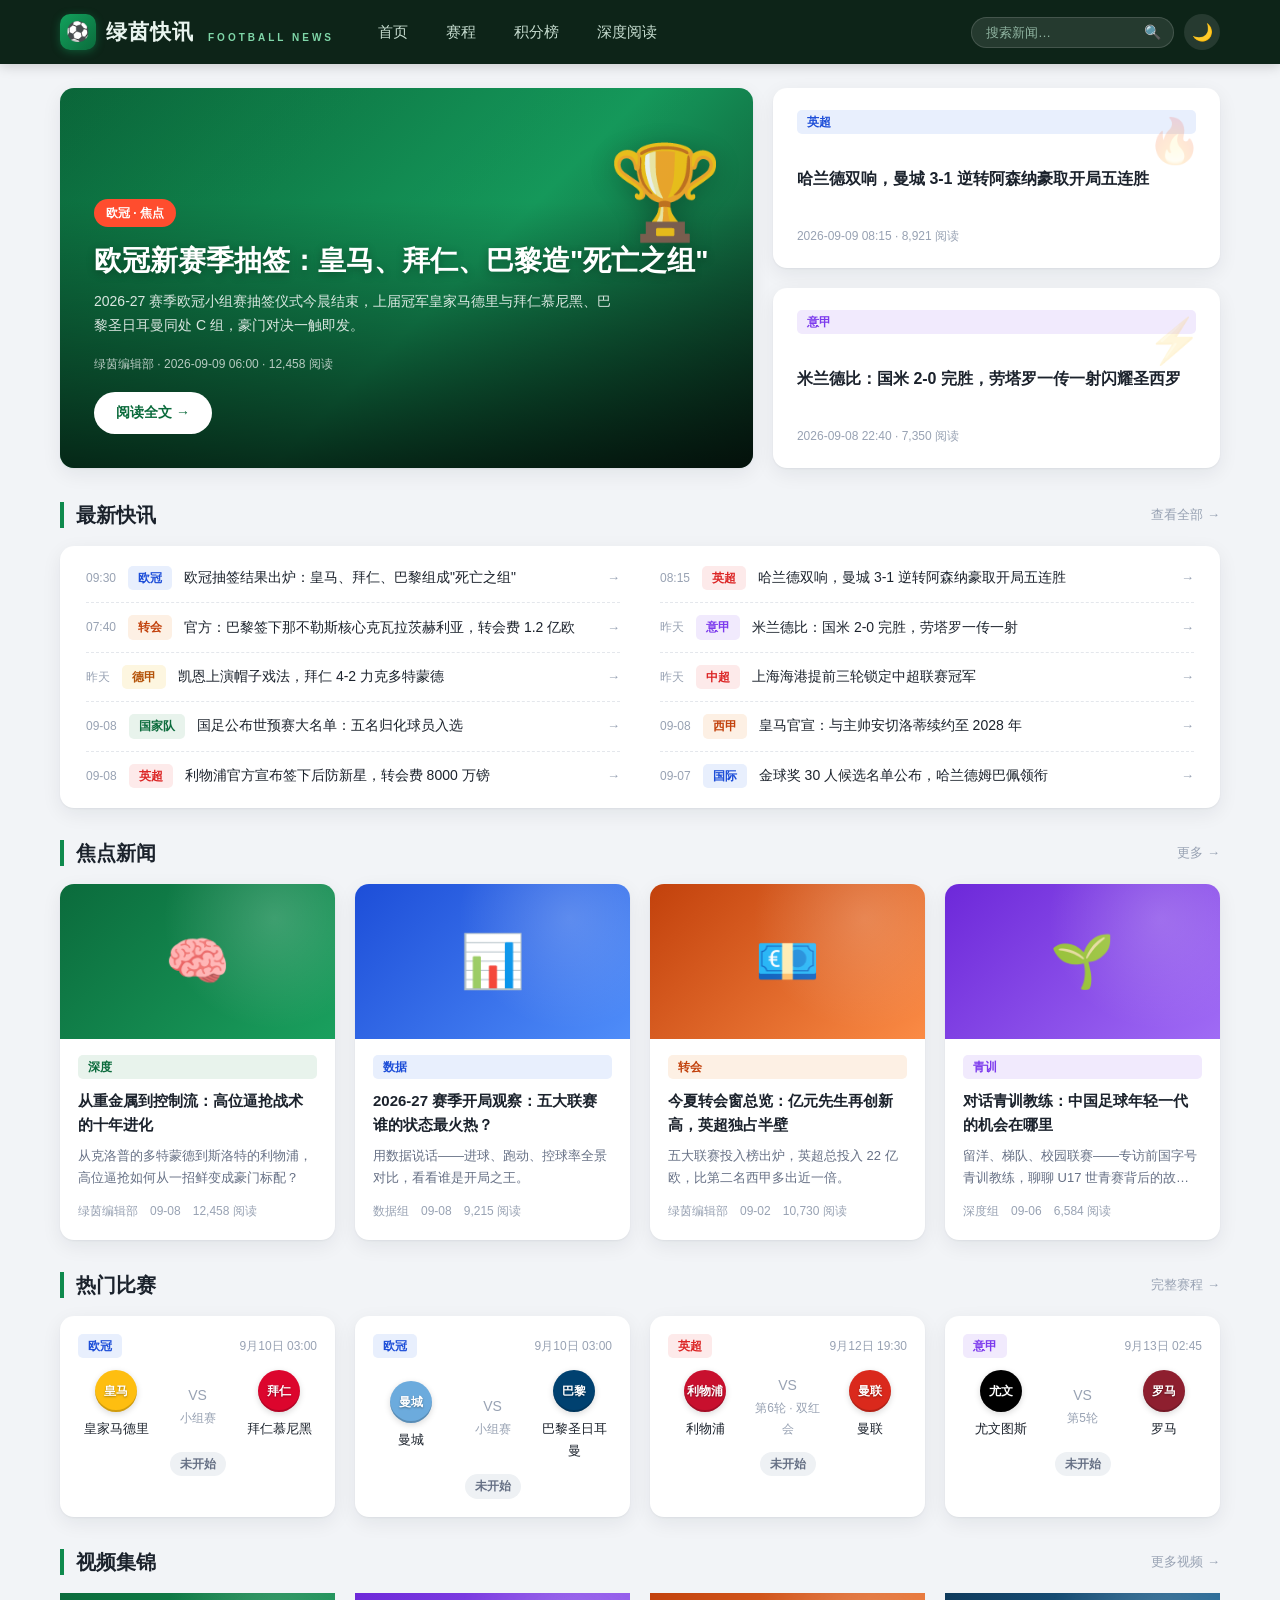
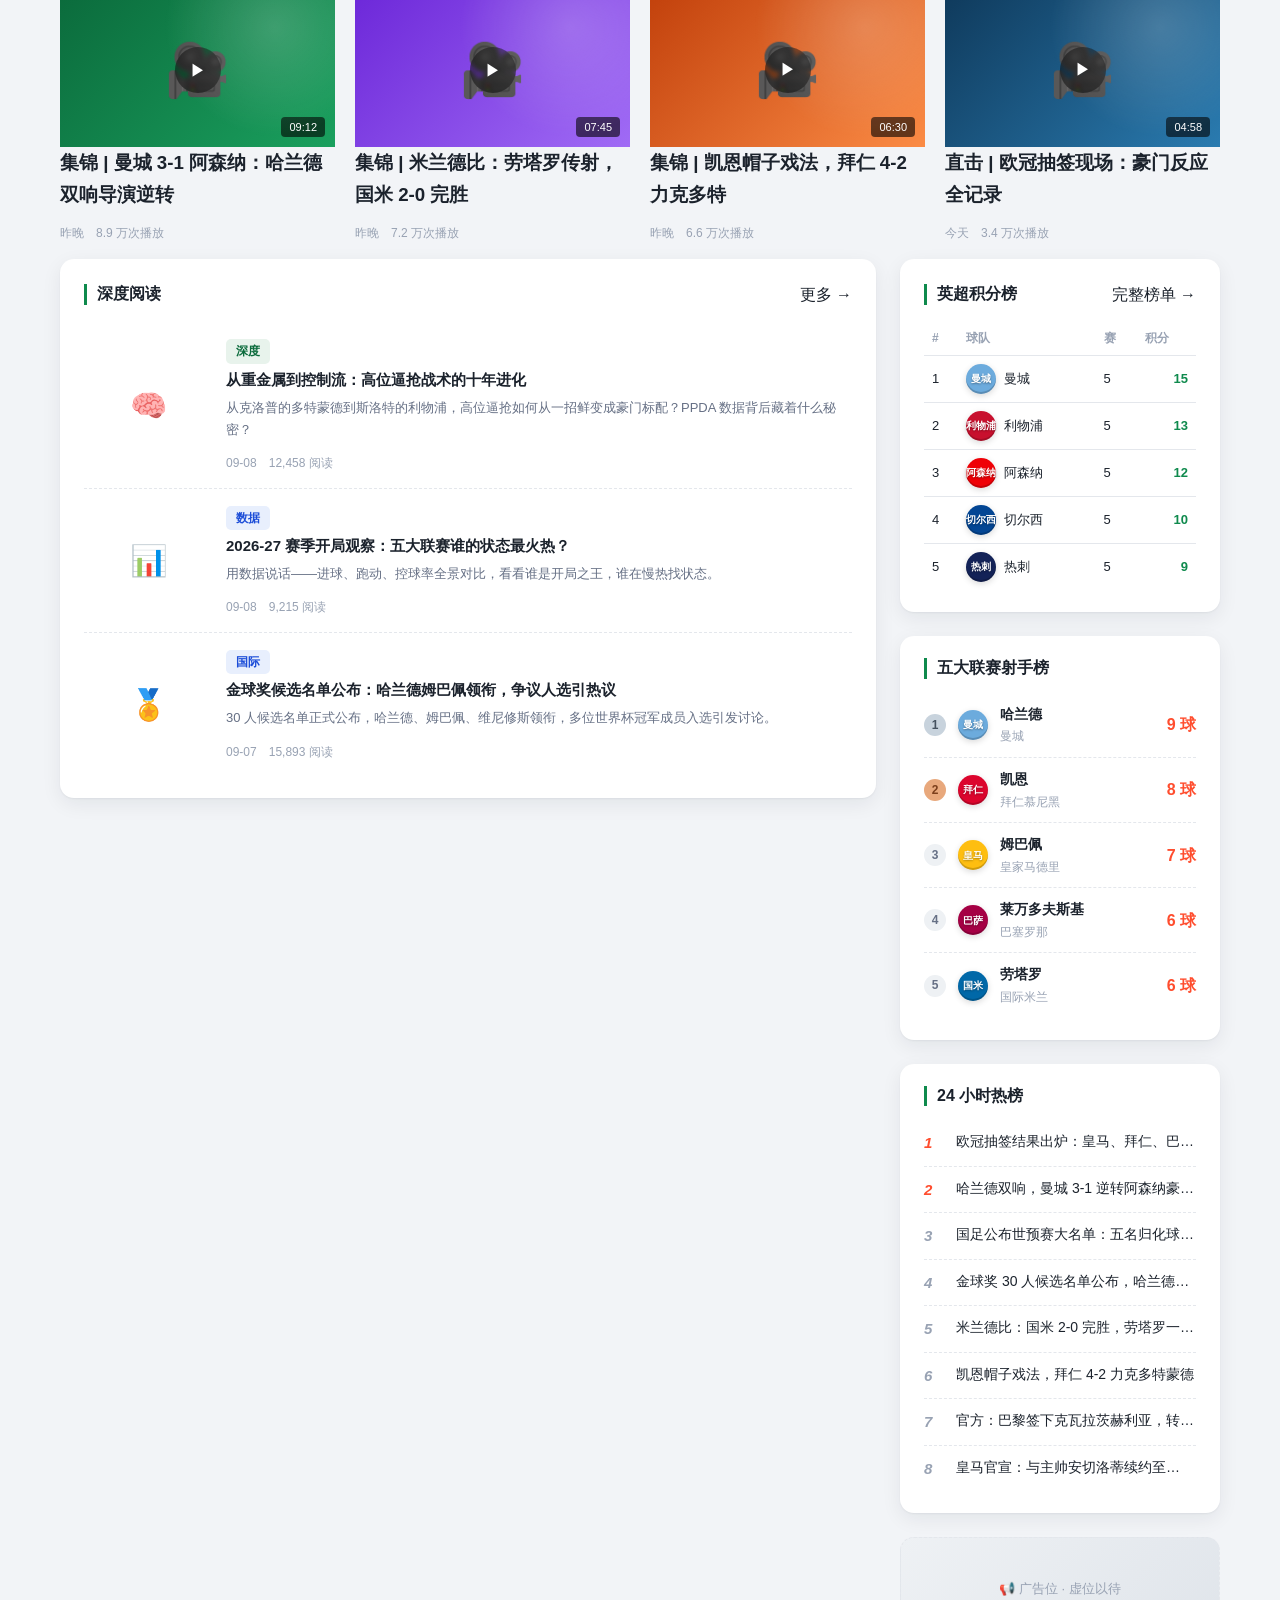
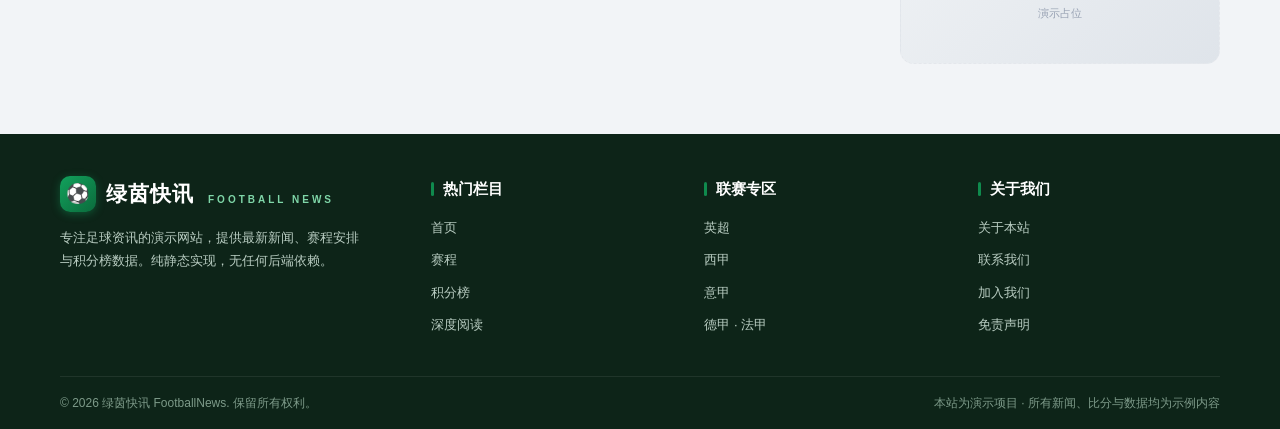
==== index.html @ 17b3060c "Add index.html" ====
<!DOCTYPE html>
<html lang="zh-CN">
<head>
  <meta charset="UTF-8">
  <meta name="viewport" content="width=device-width, initial-scale=1.0">
  <meta name="description" content="绿茵快讯 —— 静态足球资讯演示网站：新闻、赛程、积分榜一站掌握">
  <title>绿茵快讯 - 足球资讯门户</title>
  <link rel="icon" href="data:image/svg+xml,<svg xmlns='http://www.w3.org/2000/svg' viewBox='0 0 100 100'><text y='.9em' font-size='90'>⚽</text></svg>">
  <link rel="stylesheet" href="css/style.css">
</head>
<body data-page="home">

  <!-- ===== 顶部导航 ===== -->
  <header class="site-header">
    <div class="container header-inner">
      <a class="logo" href="index.html">
        <span class="logo-badge">⚽</span>绿茵快讯<small>FOOTBALL NEWS</small>
      </a>
      <nav class="main-nav">
        <a href="index.html">首页</a>
        <a href="matches.html">赛程</a>
        <a href="standings.html">积分榜</a>
        <a href="article.html">深度阅读</a>
      </nav>
      <div class="header-tools">
        <form class="search" id="search-form">
          <input type="text" placeholder="搜索新闻…" aria-label="搜索新闻">
          <button type="submit" aria-label="搜索">🔍</button>
        </form>
        <button class="theme-toggle" id="theme-toggle" aria-label="切换深色模式">
          <span class="icon-moon">🌙</span><span class="icon-sun">☀️</span>
        </button>
      </div>
    </div>
  </header>

  <main class="container">

    <!-- ===== 焦点轮播 + 侧栏速览 ===== -->
    <section class="hero-grid">
      <div class="hero-slider" id="hero-slider">
        <div class="slide slide-1 active">
          <span class="slide-emoji">🏆</span>
          <span class="slide-tag">欧冠 · 焦点</span>
          <h2>欧冠新赛季抽签：皇马、拜仁、巴黎造"死亡之组"</h2>
          <p>2026-27 赛季欧冠小组赛抽签仪式今晨结束，上届冠军皇家马德里与拜仁慕尼黑、巴黎圣日耳曼同处 C 组，豪门对决一触即发。</p>
          <div class="slide-meta">绿茵编辑部 · 2026-09-09 06:00 · 12,458 阅读</div>
          <a class="btn-more" href="article.html">阅读全文 →</a>
        </div>
        <div class="slide slide-2">
          <span class="slide-emoji">💰</span>
          <span class="slide-tag">转会窗 · 盘点</span>
          <h2>转会窗收官盘点：1.2 亿欧标王诞生，英超成最大买家</h2>
          <p>今夏转会窗口正式关闭，巴黎圣日耳曼以 1.2 亿欧元签下克瓦拉茨赫利亚成为标王，英超联赛总投入再创历史新高。</p>
          <div class="slide-meta">绿茵编辑部 · 2026-09-02 18:00 · 9,872 阅读</div>
          <a class="btn-more" href="article.html">阅读全文 →</a>
        </div>
        <div class="slide slide-3">
          <span class="slide-emoji">🇨🇳</span>
          <span class="slide-tag">国家队 · 世预赛</span>
          <h2>世预赛亚洲区：国足公布大名单，多名归化球员入选</h2>
          <p>中国男足公布 9 月世预赛 18 强赛大名单，五名归化球员悉数在列，球队将于本周启程备战与日本队的客场关键战。</p>
          <div class="slide-meta">绿茵编辑部 · 2026-09-08 10:30 · 15,236 阅读</div>
          <a class="btn-more" href="article.html">阅读全文 →</a>
        </div>
        <div class="slider-dots" id="slider-dots"></div>
      </div>

      <div class="hero-side">
        <a class="side-card" href="article.html">
          <span class="tag tag-blue">英超</span>
          <span class="side-emoji">🔥</span>
          <h3>哈兰德双响，曼城 3-1 逆转阿森纳豪取开局五连胜</h3>
          <div class="side-meta">2026-09-09 08:15 · 8,921 阅读</div>
        </a>
        <a class="side-card" href="article.html">
          <span class="tag tag-purple">意甲</span>
          <span class="side-emoji">⚡</span>
          <h3>米兰德比：国米 2-0 完胜，劳塔罗一传一射闪耀圣西罗</h3>
          <div class="side-meta">2026-09-08 22:40 · 7,350 阅读</div>
        </a>
      </div>
    </section>

    <!-- ===== 最新快讯 ===== -->
    <section class="section">
      <div class="section-title">
        <h2>最新快讯</h2>
        <a class="more" href="article.html">查看全部 →</a>
      </div>
      <div class="ticker">
        <a class="ticker-item" href="article.html">
          <span class="ticker-time">09:30</span>
          <span class="tag tag-blue">欧冠</span>
          <span class="ticker-title">欧冠抽签结果出炉：皇马、拜仁、巴黎组成"死亡之组"</span>
          <span class="ticker-arrow">→</span>
        </a>
        <a class="ticker-item" href="article.html">
          <span class="ticker-time">08:15</span>
          <span class="tag tag-red">英超</span>
          <span class="ticker-title">哈兰德双响，曼城 3-1 逆转阿森纳豪取开局五连胜</span>
          <span class="ticker-arrow">→</span>
        </a>
        <a class="ticker-item" href="article.html">
          <span class="ticker-time">07:40</span>
          <span class="tag tag-orange">转会</span>
          <span class="ticker-title">官方：巴黎签下那不勒斯核心克瓦拉茨赫利亚，转会费 1.2 亿欧</span>
          <span class="ticker-arrow">→</span>
        </a>
        <a class="ticker-item" href="article.html">
          <span class="ticker-time">昨天</span>
          <span class="tag tag-purple">意甲</span>
          <span class="ticker-title">米兰德比：国米 2-0 完胜，劳塔罗一传一射</span>
          <span class="ticker-arrow">→</span>
        </a>
        <a class="ticker-item" href="article.html">
          <span class="ticker-time">昨天</span>
          <span class="tag tag-yellow">德甲</span>
          <span class="ticker-title">凯恩上演帽子戏法，拜仁 4-2 力克多特蒙德</span>
          <span class="ticker-arrow">→</span>
        </a>
        <a class="ticker-item" href="article.html">
          <span class="ticker-time">昨天</span>
          <span class="tag tag-red">中超</span>
          <span class="ticker-title">上海海港提前三轮锁定中超联赛冠军</span>
          <span class="ticker-arrow">→</span>
        </a>
        <a class="ticker-item" href="article.html">
          <span class="ticker-time">09-08</span>
          <span class="tag tag-green">国家队</span>
          <span class="ticker-title">国足公布世预赛大名单：五名归化球员入选</span>
          <span class="ticker-arrow">→</span>
        </a>
        <a class="ticker-item" href="article.html">
          <span class="ticker-time">09-08</span>
          <span class="tag tag-orange">西甲</span>
          <span class="ticker-title">皇马官宣：与主帅安切洛蒂续约至 2028 年</span>
          <span class="ticker-arrow">→</span>
        </a>
        <a class="ticker-item" href="article.html">
          <span class="ticker-time">09-08</span>
          <span class="tag tag-red">英超</span>
          <span class="ticker-title">利物浦官方宣布签下后防新星，转会费 8000 万镑</span>
          <span class="ticker-arrow">→</span>
        </a>
        <a class="ticker-item" href="article.html">
          <span class="ticker-time">09-07</span>
          <span class="tag tag-blue">国际</span>
          <span class="ticker-title">金球奖 30 人候选名单公布，哈兰德姆巴佩领衔</span>
          <span class="ticker-arrow">→</span>
        </a>
      </div>
    </section>

    <!-- ===== 焦点新闻 ===== -->
    <section class="section">
      <div class="section-title">
        <h2>焦点新闻</h2>
        <a class="more" href="article.html">更多 →</a>
      </div>
      <div class="news-grid">
        <a class="news-card" href="article.html">
          <div class="thumb g-green">🧠</div>
          <div class="card-body">
            <span class="tag tag-green">深度</span>
            <h3>从重金属到控制流：高位逼抢战术的十年进化</h3>
            <p class="excerpt">从克洛普的多特蒙德到斯洛特的利物浦，高位逼抢如何从一招鲜变成豪门标配？</p>
            <div class="card-meta"><span>绿茵编辑部</span><span>09-08</span><span>12,458 阅读</span></div>
          </div>
        </a>
        <a class="news-card" href="article.html">
          <div class="thumb g-blue">📊</div>
          <div class="card-body">
            <span class="tag tag-blue">数据</span>
            <h3>2026-27 赛季开局观察：五大联赛谁的状态最火热？</h3>
            <p class="excerpt">用数据说话——进球、跑动、控球率全景对比，看看谁是开局之王。</p>
            <div class="card-meta"><span>数据组</span><span>09-08</span><span>9,215 阅读</span></div>
          </div>
        </a>
        <a class="news-card" href="article.html">
          <div class="thumb g-orange">💶</div>
          <div class="card-body">
            <span class="tag tag-orange">转会</span>
            <h3>今夏转会窗总览：亿元先生再创新高，英超独占半壁</h3>
            <p class="excerpt">五大联赛投入榜出炉，英超总投入 22 亿欧，比第二名西甲多出近一倍。</p>
            <div class="card-meta"><span>绿茵编辑部</span><span>09-02</span><span>10,730 阅读</span></div>
          </div>
        </a>
        <a class="news-card" href="article.html">
          <div class="thumb g-purple">🌱</div>
          <div class="card-body">
            <span class="tag tag-purple">青训</span>
            <h3>对话青训教练：中国足球年轻一代的机会在哪里</h3>
            <p class="excerpt">留洋、梯队、校园联赛——专访前国字号青训教练，聊聊 U17 世青赛背后的故事。</p>
            <div class="card-meta"><span>深度组</span><span>09-06</span><span>6,584 阅读</span></div>
          </div>
        </a>
      </div>
    </section>

    <!-- ===== 热门比赛 ===== -->
    <section class="section">
      <div class="section-title">
        <h2>热门比赛</h2>
        <a class="more" href="matches.html">完整赛程 →</a>
      </div>
      <div class="match-strip">
        <div class="match-card">
          <div class="match-top"><span class="tag tag-blue">欧冠</span><span>9月10日 03:00</span></div>
          <div class="match-teams">
            <div class="match-team">
              <span class="badge" style="background:#febe10" title="皇家马德里">皇马</span>
              皇家马德里
            </div>
            <div class="match-center"><span class="vs">VS</span><div class="time">小组赛</div></div>
            <div class="match-team">
              <span class="badge" style="background:#dc052d" title="拜仁慕尼黑">拜仁</span>
              拜仁慕尼黑
            </div>
          </div>
          <div class="match-status"><span class="status-chip">未开始</span></div>
        </div>
        <div class="match-card">
          <div class="match-top"><span class="tag tag-blue">欧冠</span><span>9月10日 03:00</span></div>
          <div class="match-teams">
            <div class="match-team">
              <span class="badge" style="background:#6cabdd" title="曼城">曼城</span>
              曼城
            </div>
            <div class="match-center"><span class="vs">VS</span><div class="time">小组赛</div></div>
            <div class="match-team">
              <span class="badge" style="background:#004170" title="巴黎圣日耳曼">巴黎</span>
              巴黎圣日耳曼
            </div>
          </div>
          <div class="match-status"><span class="status-chip">未开始</span></div>
        </div>
        <div class="match-card">
          <div class="match-top"><span class="tag tag-red">英超</span><span>9月12日 19:30</span></div>
          <div class="match-teams">
            <div class="match-team">
              <span class="badge" style="background:#c8102e" title="利物浦">利物浦</span>
              利物浦
            </div>
            <div class="match-center"><span class="vs">VS</span><div class="time">第6轮 · 双红会</div></div>
            <div class="match-team">
              <span class="badge" style="background:#da291c" title="曼联">曼联</span>
              曼联
            </div>
          </div>
          <div class="match-status"><span class="status-chip">未开始</span></div>
        </div>
        <div class="match-card">
          <div class="match-top"><span class="tag tag-purple">意甲</span><span>9月13日 02:45</span></div>
          <div class="match-teams">
            <div class="match-team">
              <span class="badge" style="background:#000000" title="尤文图斯">尤文</span>
              尤文图斯
            </div>
            <div class="match-center"><span class="vs">VS</span><div class="time">第5轮</div></div>
            <div class="match-team">
              <span class="badge" style="background:#8e1f2f" title="罗马">罗马</span>
              罗马
            </div>
          </div>
          <div class="match-status"><span class="status-chip">未开始</span></div>
        </div>
      </div>
    </section>

    <!-- ===== 视频集锦 ===== -->
    <section class="section">
      <div class="section-title">
        <h2>视频集锦</h2>
        <a class="more" href="article.html">更多视频 →</a>
      </div>
      <div class="video-grid">
        <div class="video-card" data-video>
          <div class="thumb g-green video-thumb">🎥<span class="play">▶</span><span class="duration">09:12</span></div>
          <div class="card-body">
            <h3>集锦 | 曼城 3-1 阿森纳：哈兰德双响导演逆转</h3>
            <div class="card-meta"><span>昨晚</span><span>8.9 万次播放</span></div>
          </div>
        </div>
        <div class="video-card" data-video>
          <div class="thumb g-purple video-thumb">🎥<span class="play">▶</span><span class="duration">07:45</span></div>
          <div class="card-body">
            <h3>集锦 | 米兰德比：劳塔罗传射，国米 2-0 完胜</h3>
            <div class="card-meta"><span>昨晚</span><span>7.2 万次播放</span></div>
          </div>
        </div>
        <div class="video-card" data-video>
          <div class="thumb g-orange video-thumb">🎥<span class="play">▶</span><span class="duration">06:30</span></div>
          <div class="card-body">
            <h3>集锦 | 凯恩帽子戏法，拜仁 4-2 力克多特</h3>
            <div class="card-meta"><span>昨晚</span><span>6.6 万次播放</span></div>
          </div>
        </div>
        <div class="video-card" data-video>
          <div class="thumb g-navy video-thumb">🎥<span class="play">▶</span><span class="duration">04:58</span></div>
          <div class="card-body">
            <h3>直击 | 欧冠抽签现场：豪门反应全记录</h3>
            <div class="card-meta"><span>今天</span><span>3.4 万次播放</span></div>
          </div>
        </div>
      </div>
    </section>

    <!-- ===== 深度阅读 + 侧栏 ===== -->
    <div class="two-col">
      <div class="main-col">
        <div class="list-card">
          <div class="list-head"><h3>深度阅读</h3><a class="more" href="article.html">更多 →</a></div>
          <a class="deep-item" href="article.html">
            <div class="deep-thumb g-green">🧠</div>
            <div>
              <span class="tag tag-green">深度</span>
              <h4>从重金属到控制流：高位逼抢战术的十年进化</h4>
              <p>从克洛普的多特蒙德到斯洛特的利物浦，高位逼抢如何从一招鲜变成豪门标配？PPDA 数据背后藏着什么秘密？</p>
              <div class="card-meta"><span>09-08</span><span>12,458 阅读</span></div>
            </div>
          </a>
          <a class="deep-item" href="article.html">
            <div class="deep-thumb g-blue">📊</div>
            <div>
              <span class="tag tag-blue">数据</span>
              <h4>2026-27 赛季开局观察：五大联赛谁的状态最火热？</h4>
              <p>用数据说话——进球、跑动、控球率全景对比，看看谁是开局之王，谁在慢热找状态。</p>
              <div class="card-meta"><span>09-08</span><span>9,215 阅读</span></div>
            </div>
          </a>
          <a class="deep-item" href="article.html">
            <div class="deep-thumb g-navy">🏅</div>
            <div>
              <span class="tag tag-blue">国际</span>
              <h4>金球奖候选名单公布：哈兰德姆巴佩领衔，争议人选引热议</h4>
              <p>30 人候选名单正式公布，哈兰德、姆巴佩、维尼修斯领衔，多位世界杯冠军成员入选引发讨论。</p>
              <div class="card-meta"><span>09-07</span><span>15,893 阅读</span></div>
            </div>
          </a>
        </div>
      </div>

      <div class="side-col">
        <!-- 积分榜快照 -->
        <div class="list-card">
          <div class="list-head"><h3>英超积分榜</h3><a class="more" href="standings.html">完整榜单 →</a></div>
          <table class="mini-table">
            <thead>
              <tr><th>#</th><th>球队</th><th>赛</th><th>积分</th></tr>
            </thead>
            <tbody>
              <tr><td>1</td><td class="team-cell"><span class="badge sm" style="background:#6cabdd">曼城</span>曼城</td><td>5</td><td class="pts">15</td></tr>
              <tr><td>2</td><td class="team-cell"><span class="badge sm" style="background:#c8102e">利物浦</span>利物浦</td><td>5</td><td class="pts">13</td></tr>
              <tr><td>3</td><td class="team-cell"><span class="badge sm" style="background:#ef0107">阿森纳</span>阿森纳</td><td>5</td><td class="pts">12</td></tr>
              <tr><td>4</td><td class="team-cell"><span class="badge sm" style="background:#034694">切尔西</span>切尔西</td><td>5</td><td class="pts">10</td></tr>
              <tr><td>5</td><td class="team-cell"><span class="badge sm" style="background:#132257">热刺</span>热刺</td><td>5</td><td class="pts">9</td></tr>
            </tbody>
          </table>
        </div>

        <!-- 射手榜 -->
        <div class="list-card">
          <div class="list-head"><h3>五大联赛射手榜</h3></div>
          <div class="scorer-item">
            <span class="scorer-rank">1</span>
            <span class="badge sm" style="background:#6cabdd">曼城</span>
            <div class="scorer-info"><div class="scorer-name">哈兰德</div><div class="scorer-team">曼城</div></div>
            <span class="scorer-goals">9 球</span>
          </div>
          <div class="scorer-item">
            <span class="scorer-rank">2</span>
            <span class="badge sm" style="background:#dc052d">拜仁</span>
            <div class="scorer-info"><div class="scorer-name">凯恩</div><div class="scorer-team">拜仁慕尼黑</div></div>
            <span class="scorer-goals">8 球</span>
          </div>
          <div class="scorer-item">
            <span class="scorer-rank">3</span>
            <span class="badge sm" style="background:#febe10">皇马</span>
            <div class="scorer-info"><div class="scorer-name">姆巴佩</div><div class="scorer-team">皇家马德里</div></div>
            <span class="scorer-goals">7 球</span>
          </div>
          <div class="scorer-item">
            <span class="scorer-rank">4</span>
            <span class="badge sm" style="background:#a50044">巴萨</span>
            <div class="scorer-info"><div class="scorer-name">莱万多夫斯基</div><div class="scorer-team">巴塞罗那</div></div>
            <span class="scorer-goals">6 球</span>
          </div>
          <div class="scorer-item">
            <span class="scorer-rank">5</span>
            <span class="badge sm" style="background:#0068a8">国米</span>
            <div class="scorer-info"><div class="scorer-name">劳塔罗</div><div class="scorer-team">国际米兰</div></div>
            <span class="scorer-goals">6 球</span>
          </div>
        </div>

        <!-- 热门排行 -->
        <div class="list-card">
          <div class="list-head"><h3>24 小时热榜</h3></div>
          <div class="rank-item"><span class="rank-num">1</span><a href="article.html">欧冠抽签结果出炉：皇马、拜仁、巴黎组成"死亡之组"</a></div>
          <div class="rank-item"><span class="rank-num">2</span><a href="article.html">哈兰德双响，曼城 3-1 逆转阿森纳豪取五连胜</a></div>
          <div class="rank-item"><span class="rank-num">3</span><a href="article.html">国足公布世预赛大名单：五名归化球员入选</a></div>
          <div class="rank-item"><span class="rank-num">4</span><a href="article.html">金球奖 30 人候选名单公布，哈兰德姆巴佩领衔</a></div>
          <div class="rank-item"><span class="rank-num">5</span><a href="article.html">米兰德比：国米 2-0 完胜，劳塔罗一传一射</a></div>
          <div class="rank-item"><span class="rank-num">6</span><a href="article.html">凯恩帽子戏法，拜仁 4-2 力克多特蒙德</a></div>
          <div class="rank-item"><span class="rank-num">7</span><a href="article.html">官方：巴黎签下克瓦拉茨赫利亚，转会费 1.2 亿欧</a></div>
          <div class="rank-item"><span class="rank-num">8</span><a href="article.html">皇马官宣：与主帅安切洛蒂续约至 2028 年</a></div>
        </div>

        <div class="ad-placeholder">📢 广告位 · 虚位以待<br><small>演示占位</small></div>
      </div>
    </div>
  </main>

  <!-- ===== 页脚 ===== -->
  <footer class="site-footer">
    <div class="container">
      <div class="footer-top">
        <div class="footer-brand">
          <a class="logo" href="index.html"><span class="logo-badge">⚽</span>绿茵快讯<small>FOOTBALL NEWS</small></a>
          <p>专注足球资讯的演示网站，提供最新新闻、赛程安排与积分榜数据。纯静态实现，无任何后端依赖。</p>
        </div>
        <div>
          <h4>热门栏目</h4>
          <ul>
            <li><a href="index.html">首页</a></li>
            <li><a href="matches.html">赛程</a></li>
            <li><a href="standings.html">积分榜</a></li>
            <li><a href="article.html">深度阅读</a></li>
          </ul>
        </div>
        <div>
          <h4>联赛专区</h4>
          <ul>
            <li><a href="standings.html">英超</a></li>
            <li><a href="standings.html">西甲</a></li>
            <li><a href="standings.html">意甲</a></li>
            <li><a href="standings.html">德甲 · 法甲</a></li>
          </ul>
        </div>
        <div>
          <h4>关于我们</h4>
          <ul>
            <li><a href="#">关于本站</a></li>
            <li><a href="#">联系我们</a></li>
            <li><a href="#">加入我们</a></li>
            <li><a href="#">免责声明</a></li>
          </ul>
        </div>
      </div>
      <div class="footer-bottom">
        <span>© 2026 绿茵快讯 FootballNews. 保留所有权利。</span>
        <span>本站为演示项目 · 所有新闻、比分与数据均为示例内容</span>
      </div>
    </div>
  </footer>

  <button class="back-top" id="back-top" aria-label="返回顶部">↑</button>
  <div class="toast" id="toast"></div>

  <script src="js/main.js"></script>
</body>
</html>
---- css/style.css ----
/* ============================================================
   绿茵快讯 · 足球资讯门户
   全局样式表（纯 CSS，无外部依赖）
   ============================================================ */

/* ---------- 1. 主题变量 ---------- */
:root {
  --bg: #f2f4f7;
  --card: #ffffff;
  --text: #1b222c;
  --text-2: #667085;
  --text-3: #98a2b3;
  --primary: #0f8a4d;
  --primary-dark: #0b6b3c;
  --accent: #ff4d2e;
  --gold: #f5a623;
  --border: #e4e7ec;
  --header-bg: #0d2418;
  --header-text: #e9f4ee;
  --shadow: 0 1px 2px rgba(16, 24, 40, .05), 0 6px 20px rgba(16, 24, 40, .07);
  --radius: 14px;
}

/* 深色模式：由 js/main.js 切换 html[data-theme] 实现 */
html[data-theme="dark"] {
  --bg: #0e1319;
  --card: #161d26;
  --text: #e7edf3;
  --text-2: #9aa7b5;
  --text-3: #6b7a8a;
  --border: #242e3b;
  --header-bg: #09160f;
  --shadow: 0 1px 2px rgba(0, 0, 0, .3), 0 6px 20px rgba(0, 0, 0, .35);
}

/* ---------- 2. 基础重置 ---------- */
* { margin: 0; padding: 0; box-sizing: border-box; }

html { scroll-behavior: smooth; }

body {
  font-family: -apple-system, BlinkMacSystemFont, "PingFang SC", "Hiragino Sans GB",
    "Microsoft YaHei", "Segoe UI", sans-serif;
  background: var(--bg);
  color: var(--text);
  line-height: 1.7;
  -webkit-font-smoothing: antialiased;
  transition: background .3s, color .3s;
}

img { max-width: 100%; display: block; }
a { color: inherit; text-decoration: none; }
ul, ol { list-style: none; }
button { font-family: inherit; cursor: pointer; border: none; background: none; }
input { font-family: inherit; }

.container { max-width: 1200px; margin: 0 auto; padding: 0 20px; }

/* ---------- 3. 顶部导航 ---------- */
.site-header {
  position: sticky;
  top: 0;
  z-index: 100;
  background: var(--header-bg);
  color: var(--header-text);
  box-shadow: 0 2px 12px rgba(0, 0, 0, .18);
}

.header-inner {
  display: flex;
  align-items: center;
  gap: 28px;
  height: 64px;
}

.logo {
  display: flex;
  align-items: center;
  gap: 10px;
  font-size: 21px;
  font-weight: 800;
  letter-spacing: 1px;
  white-space: nowrap;
}

.logo-badge {
  display: flex;
  align-items: center;
  justify-content: center;
  width: 36px;
  height: 36px;
  border-radius: 10px;
  background: linear-gradient(135deg, #12a15c, #0b6b3c);
  font-size: 19px;
  box-shadow: 0 2px 8px rgba(18, 161, 92, .4);
}

.logo small {
  font-size: 10px;
  font-weight: 600;
  letter-spacing: 3px;
  color: #7fd6a8;
  margin-left: 4px;
  align-self: flex-end;
  padding-bottom: 4px;
}

.main-nav { display: flex; gap: 6px; flex: 1; }

.main-nav a {
  padding: 8px 16px;
  border-radius: 8px;
  font-size: 15px;
  color: #c6dccf;
  transition: background .2s, color .2s;
}

.main-nav a:hover { background: rgba(255, 255, 255, .08); color: #fff; }

.main-nav a.active {
  background: var(--primary);
  color: #fff;
  font-weight: 600;
}

.header-tools { display: flex; align-items: center; gap: 10px; }

.search {
  display: flex;
  align-items: center;
  background: rgba(255, 255, 255, .1);
  border: 1px solid rgba(255, 255, 255, .14);
  border-radius: 999px;
  overflow: hidden;
  transition: background .2s;
}

.search:focus-within { background: rgba(255, 255, 255, .18); }

.search input {
  width: 160px;
  padding: 7px 14px;
  background: transparent;
  border: none;
  outline: none;
  color: #fff;
  font-size: 13px;
}

.search input::placeholder { color: #8fb3a0; }

.search button {
  padding: 0 12px;
  font-size: 14px;
  color: #c6dccf;
}

.theme-toggle {
  display: flex;
  align-items: center;
  justify-content: center;
  width: 36px;
  height: 36px;
  border-radius: 50%;
  background: rgba(255, 255, 255, .1);
  font-size: 17px;
  transition: background .2s, transform .2s;
}

.theme-toggle:hover { background: rgba(255, 255, 255, .2); transform: rotate(20deg); }

/* 图标切换：亮色显示月亮，深色显示太阳 */
html[data-theme="dark"] .icon-moon { display: none; }
html:not([data-theme="dark"]) .icon-sun { display: none; }

/* ---------- 4. 面包屑 ---------- */
.breadcrumb {
  display: flex;
  align-items: center;
  gap: 8px;
  padding: 18px 0 0;
  font-size: 13px;
  color: var(--text-3);
}

.breadcrumb a:hover { color: var(--primary); }
.breadcrumb .sep { color: var(--text-3); }
.breadcrumb .cur { color: var(--text-2); }

/* ---------- 5. 首页焦点区（轮播） ---------- */
.hero-grid {
  display: grid;
  grid-template-columns: 1.55fr 1fr;
  gap: 20px;
  padding: 24px 0 8px;
}

.hero-slider {
  position: relative;
  border-radius: var(--radius);
  overflow: hidden;
  box-shadow: var(--shadow);
  min-height: 380px;
}

.slide {
  position: absolute;
  inset: 0;
  display: flex;
  flex-direction: column;
  justify-content: flex-end;
  padding: 34px;
  opacity: 0;
  visibility: hidden;
  transition: opacity .6s ease, visibility .6s;
  color: #fff;
}

.slide.active { opacity: 1; visibility: visible; }

.slide::after {
  content: "";
  position: absolute;
  inset: 0;
  background: linear-gradient(180deg, rgba(0, 0, 0, .05) 30%, rgba(0, 0, 0, .72));
  z-index: 1;
}

.slide > * { position: relative; z-index: 2; }

.slide .slide-emoji {
  position: absolute;
  top: 26px;
  right: 30px;
  font-size: 92px;
  opacity: .9;
  filter: drop-shadow(0 6px 14px rgba(0, 0, 0, .35));
}

.slide-tag {
  align-self: flex-start;
  background: var(--accent);
  color: #fff;
  font-size: 12px;
  font-weight: 700;
  padding: 4px 12px;
  border-radius: 999px;
  margin-bottom: 14px;
}

.slide h2 {
  font-size: 28px;
  line-height: 1.4;
  margin-bottom: 10px;
  text-shadow: 0 2px 8px rgba(0, 0, 0, .3);
}

.slide p {
  font-size: 14px;
  color: rgba(255, 255, 255, .85);
  max-width: 520px;
  margin-bottom: 16px;
  display: -webkit-box;
  -webkit-line-clamp: 2;
  -webkit-box-orient: vertical;
  overflow: hidden;
}

.slide-meta {
  font-size: 12px;
  color: rgba(255, 255, 255, .7);
  margin-bottom: 18px;
}

.slide .btn-more {
  align-self: flex-start;
  padding: 9px 22px;
  border-radius: 999px;
  background: #fff;
  color: var(--primary-dark);
  font-size: 14px;
  font-weight: 700;
  transition: transform .2s, box-shadow .2s;
}

.slide .btn-more:hover { transform: translateY(-2px); box-shadow: 0 6px 16px rgba(0, 0, 0, .3); }

/* 三张轮播图的渐变背景 */
.slide-1 { background: linear-gradient(135deg, #0b6b3c, #16a05f 55%, #0d3b26); }
.slide-2 { background: linear-gradient(135deg, #1d4ed8, #3b82f6 55%, #172a5c); }
.slide-3 { background: linear-gradient(135deg, #c2410c, #f97316 55%, #7c2d12); }

.slider-dots {
  position: absolute;
  left: 34px;
  bottom: 18px;
  display: flex;
  gap: 8px;
  z-index: 3;
}

.slider-dots button {
  width: 8px;
  height: 8px;
  border-radius: 999px;
  background: rgba(255, 255, 255, .45);
  transition: width .25s, background .25s;
}

.slider-dots button.active { width: 24px; background: #fff; }

/* 焦点区右侧速览 */
.hero-side { display: flex; flex-direction: column; gap: 20px; }

.hero-side .side-card {
  flex: 1;
  display: flex;
  flex-direction: column;
  justify-content: space-between;
  padding: 22px 24px;
  border-radius: var(--radius);
  background: var(--card);
  box-shadow: var(--shadow);
  position: relative;
  overflow: hidden;
  transition: transform .2s, box-shadow .2s;
}

.hero-side .side-card:hover { transform: translateY(-3px); box-shadow: 0 10px 26px rgba(16, 24, 40, .12); }

.side-card .side-emoji {
  position: absolute;
  right: 18px;
  top: 16px;
  font-size: 44px;
  opacity: .16;
}

.side-card h3 {
  font-size: 16px;
  line-height: 1.55;
  margin-top: 8px;
}

.side-card .side-meta { font-size: 12px; color: var(--text-3); margin-top: 10px; }

/* ---------- 6. 标签（分类药丸） ---------- */
.tag {
  display: inline-block;
  font-size: 12px;
  font-weight: 600;
  padding: 2px 10px;
  border-radius: 5px;
  background: #e8f3ec;
  color: var(--primary-dark);
  white-space: nowrap;
}

.tag-blue   { background: #e8effd; color: #1d4ed8; }
.tag-red    { background: #fdeaea; color: #dc2626; }
.tag-orange { background: #fdf0e4; color: #c2410c; }
.tag-purple { background: #f1eafd; color: #7c3aed; }
.tag-yellow { background: #fdf6e0; color: #b45309; }
.tag-gray   { background: #eef1f4; color: #475467; }

html[data-theme="dark"] .tag       { background: #14301f; color: #6fd3a1; }
html[data-theme="dark"] .tag-blue  { background: #16264a; color: #93b4f5; }
html[data-theme="dark"] .tag-red   { background: #431a1a; color: #f79b9b; }
html[data-theme="dark"] .tag-orange{ background: #46220e; color: #f5b183; }
html[data-theme="dark"] .tag-purple{ background: #2d1a4d; color: #c0a3f0; }
html[data-theme="dark"] .tag-yellow{ background: #44340f; color: #eccd7d; }
html[data-theme="dark"] .tag-gray  { background: #232b36; color: #a8b4c2; }

/* ---------- 7. 区块标题 ---------- */
.section { padding: 26px 0 6px; }

.section-title {
  display: flex;
  align-items: center;
  justify-content: space-between;
  margin-bottom: 18px;
}

.section-title h2 {
  font-size: 20px;
  padding-left: 12px;
  border-left: 4px solid var(--primary);
  line-height: 1.3;
}

.section-title .more {
  font-size: 13px;
  color: var(--text-3);
  transition: color .2s;
}

.section-title .more:hover { color: var(--primary); }

/* ---------- 8. 快讯时间线 ---------- */
.ticker {
  background: var(--card);
  border-radius: var(--radius);
  box-shadow: var(--shadow);
  padding: 8px 26px;
  display: grid;
  grid-template-columns: 1fr 1fr;
  column-gap: 40px;
}

.ticker-item {
  display: flex;
  align-items: center;
  gap: 12px;
  padding: 12px 0;
  border-bottom: 1px dashed var(--border);
}

.ticker-item:nth-last-child(-n+2) { border-bottom: none; }

.ticker-time {
  font-size: 12px;
  color: var(--text-3);
  white-space: nowrap;
  font-variant-numeric: tabular-nums;
}

.ticker-title {
  font-size: 14px;
  flex: 1;
  white-space: nowrap;
  overflow: hidden;
  text-overflow: ellipsis;
  transition: color .2s;
}

.ticker-item:hover .ticker-title { color: var(--primary); }

.ticker-arrow { color: var(--text-3); font-size: 13px; }

/* ---------- 9. 新闻卡片网格 ---------- */
.news-grid {
  display: grid;
  grid-template-columns: repeat(4, 1fr);
  gap: 20px;
}

.news-card {
  background: var(--card);
  border-radius: var(--radius);
  box-shadow: var(--shadow);
  overflow: hidden;
  display: flex;
  flex-direction: column;
  transition: transform .2s, box-shadow .2s;
}

.news-card:hover { transform: translateY(-4px); box-shadow: 0 12px 28px rgba(16, 24, 40, .13); }

.news-card .card-body { padding: 16px 18px 18px; display: flex; flex-direction: column; flex: 1; }

.news-card h3 {
  font-size: 15px;
  line-height: 1.6;
  margin: 10px 0 8px;
  display: -webkit-box;
  -webkit-line-clamp: 2;
  -webkit-box-orient: vertical;
  overflow: hidden;
  transition: color .2s;
}

.news-card:hover h3 { color: var(--primary); }

.news-card .excerpt {
  font-size: 13px;
  color: var(--text-2);
  display: -webkit-box;
  -webkit-line-clamp: 2;
  -webkit-box-orient: vertical;
  overflow: hidden;
  flex: 1;
}

.card-meta {
  display: flex;
  align-items: center;
  gap: 12px;
  font-size: 12px;
  color: var(--text-3);
  margin-top: 12px;
}

/* 缩略图占位（渐变 + emoji，无需外部图片） */
.thumb {
  aspect-ratio: 16 / 9;
  display: flex;
  align-items: center;
  justify-content: center;
  font-size: 52px;
  color: #fff;
  position: relative;
}

.thumb.g-green  { background: linear-gradient(135deg, #0b6b3c, #1aa05e); }
.thumb.g-blue   { background: linear-gradient(135deg, #1d4ed8, #4f8df9); }
.thumb.g-orange { background: linear-gradient(135deg, #c2410c, #fb8b45); }
.thumb.g-purple { background: linear-gradient(135deg, #6d28d9, #a06bf5); }
.thumb.g-navy   { background: linear-gradient(135deg, #0f3a5c, #2a7bb0); }

.thumb::after {
  content: "";
  position: absolute;
  inset: 0;
  background: radial-gradient(circle at 78% 22%, rgba(255, 255, 255, .18), transparent 45%);
}

/* ---------- 10. 热门比赛卡片 ---------- */
.match-strip {
  display: grid;
  grid-template-columns: repeat(4, 1fr);
  gap: 20px;
}

.match-strip .match-card { cursor: default; }

.match-card {
  background: var(--card);
  border-radius: var(--radius);
  box-shadow: var(--shadow);
  padding: 18px;
  display: flex;
  flex-direction: column;
  gap: 12px;
  transition: transform .2s, box-shadow .2s;
}

.match-card:hover { transform: translateY(-3px); box-shadow: 0 10px 24px rgba(16, 24, 40, .12); }

.match-top {
  display: flex;
  align-items: center;
  justify-content: space-between;
  font-size: 12px;
  color: var(--text-3);
}

.match-teams {
  display: flex;
  align-items: center;
  justify-content: space-between;
  gap: 8px;
}

.match-team {
  display: flex;
  flex-direction: column;
  align-items: center;
  gap: 6px;
  font-size: 13px;
  width: 76px;
  text-align: center;
}

.match-center { text-align: center; }

.match-center .score {
  font-size: 22px;
  font-weight: 800;
  font-variant-numeric: tabular-nums;
  letter-spacing: 2px;
}

.match-center .vs { font-size: 14px; color: var(--text-3); }
.match-center .time { font-size: 12px; color: var(--text-3); }

.match-status {
  display: flex;
  align-items: center;
  justify-content: center;
  gap: 6px;
  font-size: 12px;
}

.status-chip {
  padding: 2px 10px;
  border-radius: 999px;
  background: #eef1f4;
  color: var(--text-2);
  font-weight: 600;
}

.status-live {
  background: var(--accent);
  color: #fff;
  animation: pulse 1.4s ease infinite;
}

@keyframes pulse {
  0%, 100% { box-shadow: 0 0 0 0 rgba(255, 77, 46, .45); }
  50% { box-shadow: 0 0 0 6px rgba(255, 77, 46, 0); }
}

/* 球队圆形徽标（队色 + 简称） */
.badge {
  display: flex;
  align-items: center;
  justify-content: center;
  width: 42px;
  height: 42px;
  border-radius: 50%;
  font-size: 12px;
  font-weight: 700;
  color: #fff;
  text-shadow: 0 1px 2px rgba(0, 0, 0, .35);
  box-shadow: inset 0 -2px 0 rgba(0, 0, 0, .18), 0 2px 6px rgba(0, 0, 0, .15);
  flex-shrink: 0;
}

.badge.light-text { color: #1f2937; text-shadow: none; }

.badge.sm { width: 30px; height: 30px; font-size: 10px; }
.badge.lg { width: 54px; height: 54px; font-size: 14px; }

/* ---------- 11. 视频卡片 ---------- */
.video-grid {
  display: grid;
  grid-template-columns: repeat(4, 1fr);
  gap: 20px;
}

.video-card { cursor: pointer; }

.video-card .video-thumb { position: relative; }

.video-card .video-thumb .play {
  position: absolute;
  top: 50%;
  left: 50%;
  transform: translate(-50%, -50%);
  width: 46px;
  height: 46px;
  border-radius: 50%;
  background: rgba(0, 0, 0, .45);
  backdrop-filter: blur(2px);
  color: #fff;
  font-size: 16px;
  display: flex;
  align-items: center;
  justify-content: center;
  transition: background .2s, transform .2s;
}

.video-card:hover .play { background: var(--accent); transform: translate(-50%, -50%) scale(1.08); }

.video-card .duration {
  position: absolute;
  right: 10px;
  bottom: 10px;
  background: rgba(0, 0, 0, .6);
  color: #fff;
  font-size: 11px;
  padding: 1px 8px;
  border-radius: 4px;
  font-variant-numeric: tabular-nums;
}

/* ---------- 12. 两栏布局与侧栏 ---------- */
.two-col {
  display: grid;
  grid-template-columns: 1fr 320px;
  gap: 24px;
  padding: 10px 0 30px;
  align-items: start;
}

.main-col, .side-col { display: flex; flex-direction: column; gap: 24px; }

.list-card {
  background: var(--card);
  border-radius: var(--radius);
  box-shadow: var(--shadow);
  padding: 22px 24px;
}

.list-card .list-head {
  display: flex;
  align-items: center;
  justify-content: space-between;
  margin-bottom: 14px;
}

.list-card .list-head h3 {
  font-size: 16px;
  padding-left: 10px;
  border-left: 3px solid var(--primary);
  line-height: 1.3;
}

.deep-item {
  display: flex;
  gap: 14px;
  padding: 14px 0;
  border-bottom: 1px dashed var(--border);
}

.deep-item:last-child { border-bottom: none; }

.deep-item .deep-thumb {
  width: 128px;
  aspect-ratio: 16 / 9;
  border-radius: 10px;
  flex-shrink: 0;
  display: flex;
  align-items: center;
  justify-content: center;
  font-size: 30px;
  color: #fff;
}

.deep-item h4 {
  font-size: 15px;
  line-height: 1.55;
  margin: 4px 0 6px;
  transition: color .2s;
}

.deep-item:hover h4 { color: var(--primary); }

.deep-item p {
  font-size: 13px;
  color: var(--text-2);
  display: -webkit-box;
  -webkit-line-clamp: 2;
  -webkit-box-orient: vertical;
  overflow: hidden;
}

/* 积分榜快照 */
.mini-table { width: 100%; border-collapse: collapse; font-size: 13px; }

.mini-table th {
  text-align: left;
  font-weight: 600;
  color: var(--text-3);
  font-size: 12px;
  padding: 6px 8px;
  border-bottom: 1px solid var(--border);
}

.mini-table td { padding: 8px; border-bottom: 1px solid var(--border); }

.mini-table tr:last-child td { border-bottom: none; }

.mini-table .pts { font-weight: 800; color: var(--primary); text-align: right; }

.team-cell { display: flex; align-items: center; gap: 8px; }

/* 射手榜 */
.scorer-item {
  display: flex;
  align-items: center;
  gap: 12px;
  padding: 10px 0;
  border-bottom: 1px dashed var(--border);
}

.scorer-item:last-child { border-bottom: none; }

.scorer-rank {
  width: 22px;
  height: 22px;
  border-radius: 50%;
  background: #eef1f4;
  color: var(--text-2);
  font-size: 12px;
  font-weight: 700;
  display: flex;
  align-items: center;
  justify-content: center;
  flex-shrink: 0;
}

.scorer-item:nth-child(1) .scorer-rank { background: #f7c948; color: #7c5800; }
.scorer-item:nth-child(2) .scorer-rank { background: #c8d3dd; color: #45525f; }
.scorer-item:nth-child(3) .scorer-rank { background: #e8a87c; color: #7c3f1c; }

.scorer-info { flex: 1; }
.scorer-name { font-size: 14px; font-weight: 600; }
.scorer-team { font-size: 12px; color: var(--text-3); }
.scorer-goals { font-size: 16px; font-weight: 800; color: var(--accent); }

/* 热门排行 */
.rank-item {
  display: flex;
  gap: 12px;
  padding: 10px 0;
  border-bottom: 1px dashed var(--border);
  font-size: 14px;
}

.rank-item:last-child { border-bottom: none; }

.rank-num {
  font-size: 15px;
  font-weight: 800;
  font-style: italic;
  color: var(--text-3);
  min-width: 20px;
}

.rank-item:nth-child(-n+3) .rank-num { color: var(--accent); }

.rank-item a {
  flex: 1;
  display: -webkit-box;
  -webkit-line-clamp: 1;
  -webkit-box-orient: vertical;
  overflow: hidden;
  transition: color .2s;
}

.rank-item a:hover { color: var(--primary); }

/* 广告位占位 */
.ad-placeholder {
  border-radius: var(--radius);
  background: linear-gradient(135deg, #eef1f4, #dfe4ea);
  color: var(--text-3);
  display: flex;
  flex-direction: column;
  align-items: center;
  justify-content: center;
  gap: 4px;
  padding: 40px 16px;
  font-size: 13px;
  border: 1px dashed var(--border);
}

html[data-theme="dark"] .ad-placeholder { background: linear-gradient(135deg, #1a222e, #232c38); }

/* ---------- 13. 通用页面头部 ---------- */
.page-head { padding: 26px 0 6px; }

.page-head h1 { font-size: 26px; margin-bottom: 6px; }

.page-head .sub { font-size: 14px; color: var(--text-2); }

/* ---------- 14. Tab 切换 ---------- */
.tabs {
  display: flex;
  gap: 10px;
  flex-wrap: wrap;
  margin: 14px 0 20px;
}

.tabs button {
  padding: 7px 20px;
  border-radius: 999px;
  background: var(--card);
  border: 1px solid var(--border);
  color: var(--text-2);
  font-size: 14px;
  font-weight: 600;
  transition: all .2s;
}

.tabs button:hover { border-color: var(--primary); color: var(--primary); }

.tabs button.active {
  background: var(--primary);
  border-color: var(--primary);
  color: #fff;
}

.tab-panel { display: none; }
.tab-panel.active { display: block; animation: fadeIn .35s ease; }

@keyframes fadeIn {
  from { opacity: 0; transform: translateY(8px); }
  to { opacity: 1; transform: none; }
}

/* ---------- 15. 赛程页 ---------- */
.match-list { display: flex; flex-direction: column; gap: 14px; }

.match-row {
  display: grid;
  grid-template-columns: 110px 1fr auto 1fr 100px;
  align-items: center;
  gap: 12px;
  background: var(--card);
  border-radius: var(--radius);
  box-shadow: var(--shadow);
  padding: 16px 22px;
  transition: transform .2s;
}

.match-row:hover { transform: translateY(-2px); }

.match-row .m-league { font-size: 13px; color: var(--text-2); }
.match-row .m-time { font-size: 12px; color: var(--text-3); font-variant-numeric: tabular-nums; }

.m-home, .m-away {
  display: flex;
  align-items: center;
  gap: 12px;
  font-size: 15px;
  font-weight: 600;
}

.m-away { justify-content: flex-end; text-align: right; }

.m-score-box { text-align: center; }

.m-score {
  font-size: 24px;
  font-weight: 800;
  font-variant-numeric: tabular-nums;
}

.m-live-mark {
  color: var(--accent);
  font-size: 12px;
  font-weight: 700;
  animation: pulse 1.4s ease infinite;
  border-radius: 999px;
  padding: 1px 10px;
  background: rgba(255, 77, 46, .12);
  display: inline-block;
}

.m-status { text-align: center; }

.panel-note {
  font-size: 12px;
  color: var(--text-3);
  margin-top: 8px;
}

/* ---------- 16. 积分榜页 ---------- */
.legend {
  display: flex;
  gap: 16px;
  flex-wrap: wrap;
  font-size: 12px;
  color: var(--text-2);
  margin-bottom: 14px;
}

.legend span { display: flex; align-items: center; gap: 6px; }
.legend i { width: 10px; height: 10px; border-radius: 3px; display: inline-block; }
.legend .i-cl { background: #0f8a4d; }
.legend .i-el { background: #3b82f6; }
.legend .i-rel { background: #dc2626; }

.table-wrap {
  background: var(--card);
  border-radius: var(--radius);
  box-shadow: var(--shadow);
  overflow: hidden;
  overflow-x: auto;
}

.standings { width: 100%; border-collapse: collapse; font-size: 14px; min-width: 640px; }

.standings thead th {
  text-align: center;
  font-size: 12px;
  color: var(--text-3);
  font-weight: 600;
  padding: 12px 10px;
  border-bottom: 1px solid var(--border);
  background: rgba(0, 0, 0, .02);
}

.standings thead th:nth-child(2) { text-align: left; }
.standings tbody td { padding: 11px 10px; text-align: center; border-bottom: 1px solid var(--border); font-variant-numeric: tabular-nums; }
.standings tbody td:nth-child(2) { text-align: left; }
.standings tbody tr:last-child td { border-bottom: none; }

.standings tbody tr:hover { background: rgba(15, 138, 77, .05); }

.standings .row-cl { box-shadow: inset 3px 0 0 #0f8a4d; }
.standings .row-el { box-shadow: inset 3px 0 0 #3b82f6; }
.standings .row-rel { box-shadow: inset 3px 0 0 #dc2626; }

.standings .rank { font-weight: 800; color: var(--text-3); }
.standings tr:nth-child(1) .rank { color: #f5a623; }
.standings tr:nth-child(2) .rank { color: #8899a8; }
.standings tr:nth-child(3) .rank { color: #cd7f32; }

.standings .pts { font-weight: 800; color: var(--primary); }

/* ---------- 17. 文章详情页 ---------- */
.article-layout {
  display: grid;
  grid-template-columns: minmax(0, 1fr) 320px;
  gap: 24px;
  padding: 18px 0 30px;
  align-items: start;
}

.article-main {
  background: var(--card);
  border-radius: var(--radius);
  box-shadow: var(--shadow);
  padding: 34px 40px;
}

.article-category { display: flex; gap: 8px; margin-bottom: 16px; }

.article-main h1 {
  font-size: 28px;
  line-height: 1.45;
  margin-bottom: 16px;
}

.article-meta {
  display: flex;
  align-items: center;
  gap: 18px;
  font-size: 13px;
  color: var(--text-3);
  padding-bottom: 18px;
  border-bottom: 1px solid var(--border);
  flex-wrap: wrap;
}

.article-meta .author { display: flex; align-items: center; gap: 8px; color: var(--text-2); }

.article-cover {
  aspect-ratio: 21 / 9;
  border-radius: 12px;
  margin: 22px 0;
  display: flex;
  align-items: center;
  justify-content: center;
  font-size: 84px;
  color: #fff;
  position: relative;
  overflow: hidden;
}

.article-cover::after {
  content: "";
  position: absolute;
  inset: 0;
  background: radial-gradient(circle at 82% 20%, rgba(255, 255, 255, .2), transparent 40%);
}

.article-body { font-size: 16px; line-height: 1.95; color: var(--text); }

.article-body p { margin-bottom: 18px; }

.article-body h2 {
  font-size: 20px;
  margin: 30px 0 14px;
  padding-left: 12px;
  border-left: 4px solid var(--primary);
}

.article-body blockquote {
  margin: 22px 0;
  padding: 16px 22px;
  background: rgba(15, 138, 77, .06);
  border-left: 3px solid var(--primary);
  border-radius: 0 10px 10px 0;
  color: var(--text-2);
  font-size: 15px;
}

.stats-box {
  display: grid;
  grid-template-columns: repeat(3, 1fr);
  gap: 14px;
  margin: 24px 0;
}

.stats-box .stat {
  background: var(--bg);
  border-radius: 10px;
  padding: 16px;
  text-align: center;
}

.stats-box .num { font-size: 24px; font-weight: 800; color: var(--primary); font-variant-numeric: tabular-nums; }
.stats-box .label { font-size: 12px; color: var(--text-3); margin-top: 2px; }

.article-tags { display: flex; gap: 8px; flex-wrap: wrap; margin-top: 26px; }

.share-row {
  display: flex;
  align-items: center;
  gap: 10px;
  margin-top: 22px;
  padding-top: 20px;
  border-top: 1px solid var(--border);
  font-size: 13px;
  color: var(--text-3);
}

.share-row button {
  width: 32px;
  height: 32px;
  border-radius: 50%;
  background: var(--bg);
  font-size: 14px;
  transition: background .2s, transform .2s;
}

.share-row button:hover { background: var(--primary); transform: translateY(-2px); }

.prev-next {
  display: grid;
  grid-template-columns: 1fr 1fr;
  gap: 14px;
  margin-top: 24px;
}

.prev-next a {
  background: var(--card);
  border-radius: var(--radius);
  box-shadow: var(--shadow);
  padding: 16px 20px;
  font-size: 13px;
  color: var(--text-2);
  transition: color .2s, transform .2s;
}

.prev-next a:hover { color: var(--primary); transform: translateY(-2px); }
.prev-next .pn-label { display: block; font-size: 12px; color: var(--text-3); margin-bottom: 6px; }

/* 评论 */
.comments { margin-top: 8px; }

.comment-item {
  display: flex;
  gap: 12px;
  padding: 16px 0;
  border-bottom: 1px dashed var(--border);
}

.comment-item .avatar {
  width: 38px;
  height: 38px;
  border-radius: 50%;
  flex-shrink: 0;
  display: flex;
  align-items: center;
  justify-content: center;
  color: #fff;
  font-size: 13px;
  font-weight: 700;
}

.comment-head { display: flex; align-items: center; gap: 10px; font-size: 13px; }
.comment-head .name { font-weight: 600; }
.comment-head .time { color: var(--text-3); font-size: 12px; }
.comment-body { font-size: 14px; color: var(--text-2); margin-top: 4px; }

.comment-form {
  margin-top: 18px;
  display: flex;
  gap: 10px;
}

.comment-form input {
  flex: 1;
  padding: 10px 16px;
  border-radius: 999px;
  border: 1px solid var(--border);
  background: var(--bg);
  color: var(--text);
  outline: none;
  font-size: 13px;
}

.comment-form input:focus { border-color: var(--primary); }

.comment-form button {
  padding: 10px 22px;
  border-radius: 999px;
  background: var(--primary);
  color: #fff;
  font-size: 13px;
  font-weight: 600;
  transition: background .2s;
}

.comment-form button:hover { background: var(--primary-dark); }

/* ---------- 18. 页脚 ---------- */
.site-footer {
  margin-top: 40px;
  background: var(--header-bg);
  color: #b9cdc2;
  font-size: 13px;
}

.footer-top {
  display: grid;
  grid-template-columns: 1.4fr 1fr 1fr 1fr;
  gap: 32px;
  padding: 42px 0 30px;
}

.footer-brand .logo { margin-bottom: 14px; color: #fff; }
.footer-brand p { line-height: 1.8; max-width: 300px; }

.footer-top h4 {
  color: #fff;
  font-size: 15px;
  margin-bottom: 16px;
  position: relative;
  padding-left: 12px;
}

.footer-top h4::before {
  content: "";
  position: absolute;
  left: 0;
  top: 50%;
  transform: translateY(-50%);
  width: 3px;
  height: 14px;
  background: var(--primary);
  border-radius: 2px;
}

.footer-top ul li { margin-bottom: 10px; }
.footer-top ul a { color: #b9cdc2; transition: color .2s; }
.footer-top ul a:hover { color: #7fd6a8; }

.footer-bottom {
  border-top: 1px solid rgba(255, 255, 255, .08);
  padding: 16px 0;
  display: flex;
  align-items: center;
  justify-content: space-between;
  gap: 10px;
  flex-wrap: wrap;
  color: #7d9a89;
  font-size: 12px;
}

/* ---------- 19. 返回顶部 / 提示 ---------- */
.back-top {
  position: fixed;
  right: 26px;
  bottom: 30px;
  width: 44px;
  height: 44px;
  border-radius: 50%;
  background: var(--primary);
  color: #fff;
  font-size: 18px;
  box-shadow: 0 6px 18px rgba(15, 138, 77, .4);
  opacity: 0;
  visibility: hidden;
  transform: translateY(10px);
  transition: all .3s;
  z-index: 90;
}

.back-top.show { opacity: 1; visibility: visible; transform: none; }
.back-top:hover { background: var(--primary-dark); }

.toast {
  position: fixed;
  left: 50%;
  bottom: 40px;
  transform: translateX(-50%) translateY(20px);
  background: rgba(20, 26, 32, .92);
  color: #fff;
  font-size: 13px;
  padding: 10px 22px;
  border-radius: 999px;
  opacity: 0;
  visibility: hidden;
  transition: all .3s;
  z-index: 120;
  pointer-events: none;
}

.toast.show { opacity: 1; visibility: visible; transform: translateX(-50%) translateY(0); }

/* ---------- 20. 响应式 ---------- */
@media (max-width: 1024px) {
  .news-grid, .video-grid, .match-strip { grid-template-columns: repeat(2, 1fr); }
  .hero-grid { grid-template-columns: 1fr; }
  .hero-side { flex-direction: row; }
  .hero-side .side-card { flex: 1; }
  .two-col, .article-layout { grid-template-columns: 1fr; }
  .ticker { grid-template-columns: 1fr; }
  .footer-top { grid-template-columns: 1fr 1fr; }
  .match-row { grid-template-columns: 1fr auto 1fr; }
  .match-row .m-league, .match-row .m-status { grid-column: 1 / -1; text-align: center; }
}

@media (max-width: 720px) {
  .header-inner { flex-wrap: wrap; height: auto; padding: 10px 0; gap: 12px; }
  .main-nav { order: 3; width: 100%; justify-content: center; }
  .search input { width: 110px; }
  .hero-slider { min-height: 300px; }
  .slide { padding: 22px; }
  .slide h2 { font-size: 20px; }
  .slide .slide-emoji { font-size: 56px; }
  .hero-side { flex-direction: column; }
  .news-grid, .video-grid, .match-strip { grid-template-columns: 1fr; }
  .article-main { padding: 22px 20px; }
  .article-main h1 { font-size: 22px; }
  .prev-next { grid-template-columns: 1fr; }
  .deep-item .deep-thumb { width: 96px; }
  .footer-top { grid-template-columns: 1fr; }
}
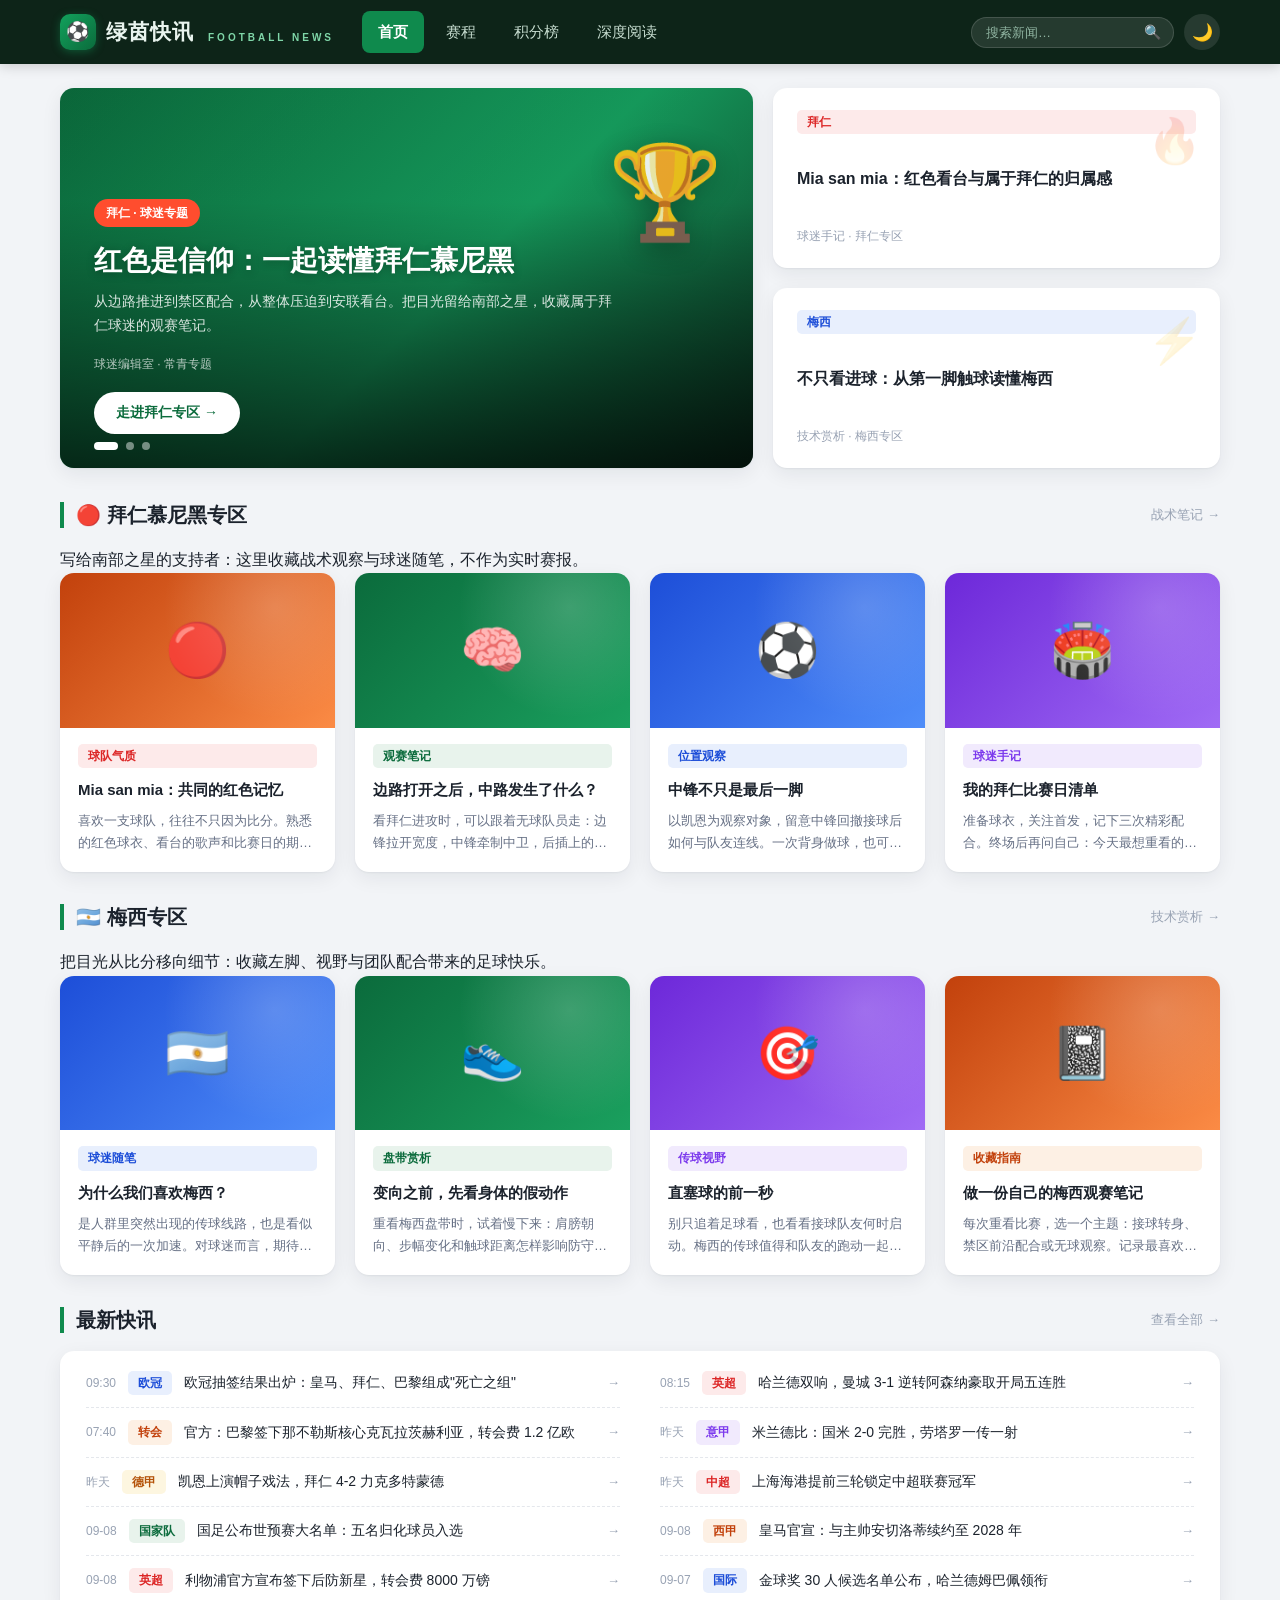
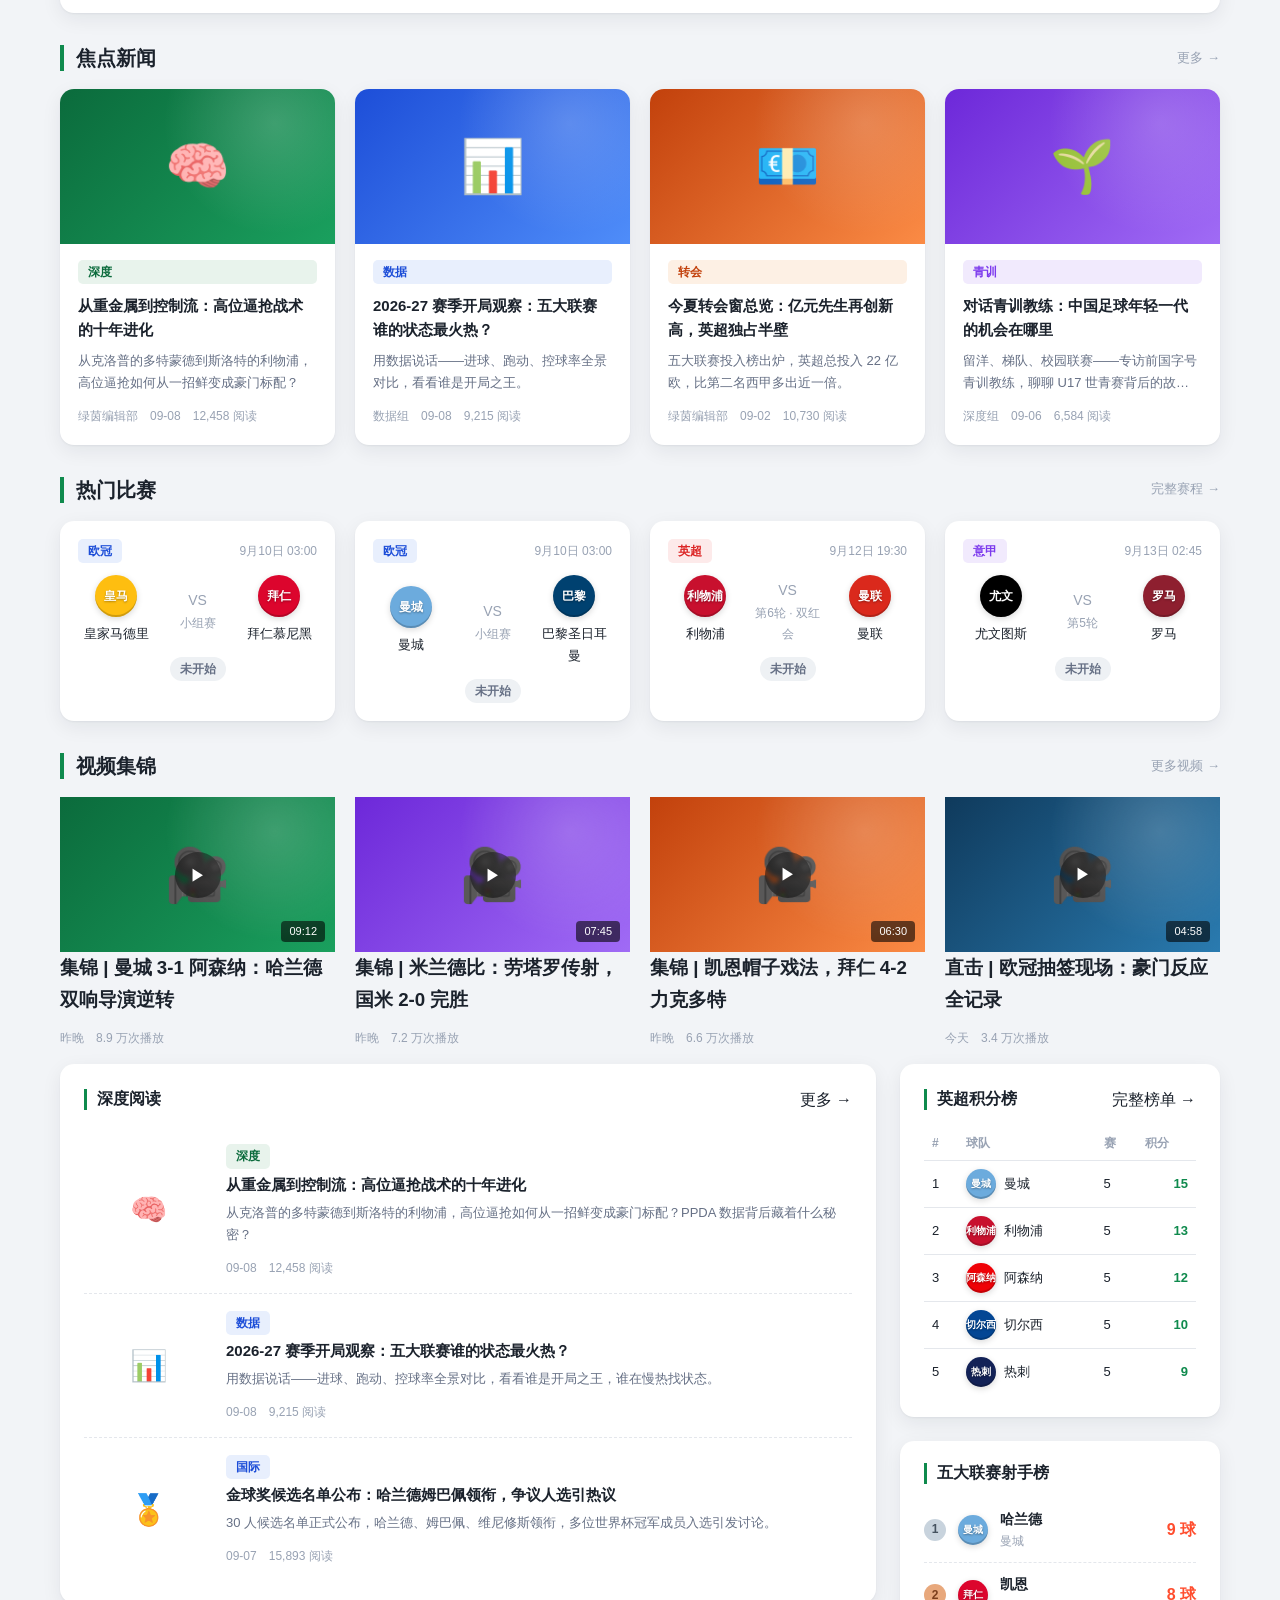
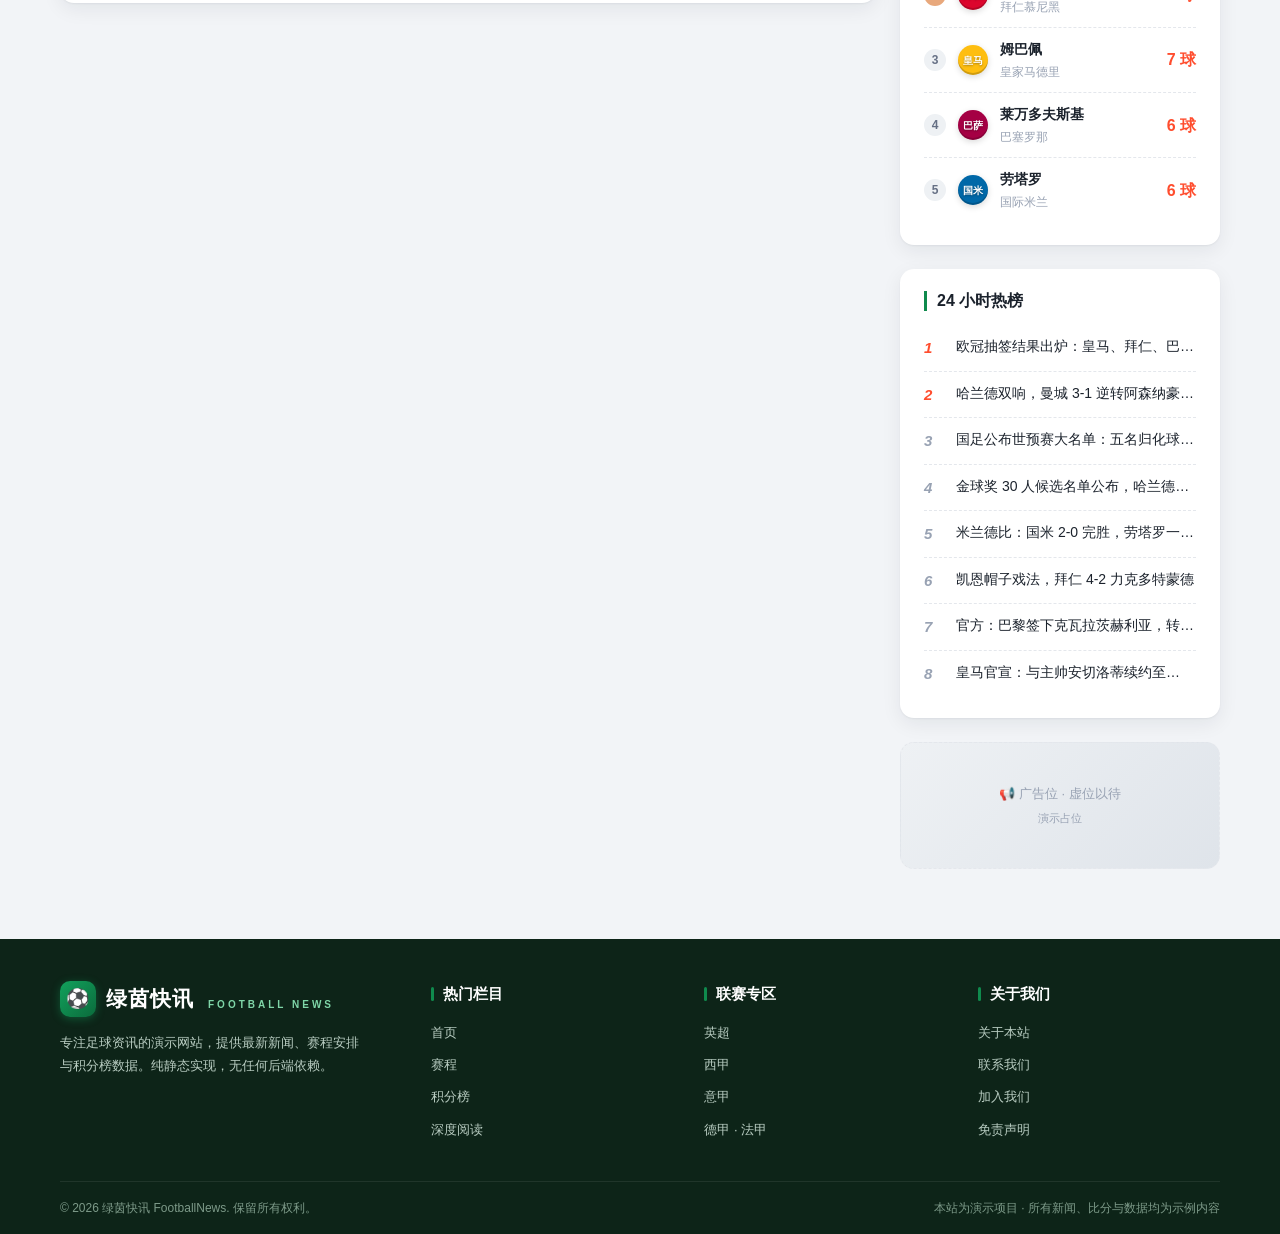
==== commit 4653b771: "Add Bayern Munich and Messi fan content" ====
--- a/index.html
+++ b/index.html
@@ -41,19 +41,19 @@
       <div class="hero-slider" id="hero-slider">
         <div class="slide slide-1 active">
           <span class="slide-emoji">🏆</span>
-          <span class="slide-tag">欧冠 · 焦点</span>
-          <h2>欧冠新赛季抽签：皇马、拜仁、巴黎造"死亡之组"</h2>
-          <p>2026-27 赛季欧冠小组赛抽签仪式今晨结束，上届冠军皇家马德里与拜仁慕尼黑、巴黎圣日耳曼同处 C 组，豪门对决一触即发。</p>
-          <div class="slide-meta">绿茵编辑部 · 2026-09-09 06:00 · 12,458 阅读</div>
-          <a class="btn-more" href="article.html">阅读全文 →</a>
+          <span class="slide-tag">拜仁 · 球迷专题</span>
+          <h2>红色是信仰：一起读懂拜仁慕尼黑</h2>
+          <p>从边路推进到禁区配合，从整体压迫到安联看台。把目光留给南部之星，收藏属于拜仁球迷的观赛笔记。</p>
+          <div class="slide-meta">球迷编辑室 · 常青专题</div>
+          <a class="btn-more" href="#bayern">走进拜仁专区 →</a>
         </div>
         <div class="slide slide-2">
-          <span class="slide-emoji">💰</span>
-          <span class="slide-tag">转会窗 · 盘点</span>
-          <h2>转会窗收官盘点：1.2 亿欧标王诞生，英超成最大买家</h2>
-          <p>今夏转会窗口正式关闭，巴黎圣日耳曼以 1.2 亿欧元签下克瓦拉茨赫利亚成为标王，英超联赛总投入再创历史新高。</p>
-          <div class="slide-meta">绿茵编辑部 · 2026-09-02 18:00 · 9,872 阅读</div>
-          <a class="btn-more" href="article.html">阅读全文 →</a>
+          <span class="slide-emoji">🇦🇷</span>
+          <span class="slide-tag">梅西 · 足球之美</span>
+          <h2>把复杂留给对手：梅西的左脚与视野</h2>
+          <p>一次变向、一脚直塞、一个突然的加速。重看梅西的比赛，把注意力放在触球之前的观察与选择。</p>
+          <div class="slide-meta">球迷编辑室 · 技术赏析</div>
+          <a class="btn-more" href="#messi">走进梅西专区 →</a>
         </div>
         <div class="slide slide-3">
           <span class="slide-emoji">🇨🇳</span>
@@ -67,18 +67,40 @@
       </div>
 
       <div class="hero-side">
-        <a class="side-card" href="article.html">
-          <span class="tag tag-blue">英超</span>
+        <a class="side-card" href="#bayern">
+          <span class="tag tag-red">拜仁</span>
           <span class="side-emoji">🔥</span>
-          <h3>哈兰德双响，曼城 3-1 逆转阿森纳豪取开局五连胜</h3>
-          <div class="side-meta">2026-09-09 08:15 · 8,921 阅读</div>
-        </a>
-        <a class="side-card" href="article.html">
-          <span class="tag tag-purple">意甲</span>
+          <h3>Mia san mia：红色看台与属于拜仁的归属感</h3>
+          <div class="side-meta">球迷手记 · 拜仁专区</div>
+        </a>
+        <a class="side-card" href="#messi">
+          <span class="tag tag-blue">梅西</span>
           <span class="side-emoji">⚡</span>
-          <h3>米兰德比：国米 2-0 完胜，劳塔罗一传一射闪耀圣西罗</h3>
-          <div class="side-meta">2026-09-08 22:40 · 7,350 阅读</div>
-        </a>
+          <h3>不只看进球：从第一脚触球读懂梅西</h3>
+          <div class="side-meta">技术赏析 · 梅西专区</div>
+        </a>
+      </div>
+    </section>
+
+    <section class="section" id="bayern" style="scroll-margin-top: 90px;">
+      <div class="section-title"><h2>🔴 拜仁慕尼黑专区</h2><a class="more" href="article.html#bayern-notes">战术笔记 →</a></div>
+      <p>写给南部之星的支持者：这里收藏战术观察与球迷随笔，不作为实时赛报。</p>
+      <div class="news-grid">
+        <article class="news-card"><div class="thumb g-orange">🔴</div><div class="card-body"><span class="tag tag-red">球队气质</span><h3>Mia san mia：共同的红色记忆</h3><p class="excerpt">喜欢一支球队，往往不只因为比分。熟悉的红色球衣、看台的歌声和比赛日的期待，让一次次看球变成生活里的仪式。</p></div></article>
+        <article class="news-card"><div class="thumb g-green">🧠</div><div class="card-body"><span class="tag tag-green">观赛笔记</span><h3>边路打开之后，中路发生了什么？</h3><p class="excerpt">看拜仁进攻时，可以跟着无球队员走：边锋拉开宽度，中锋牵制中卫，后插上的队友寻找空当。配合的精彩，常藏在传球落点之外。</p></div></article>
+        <article class="news-card"><div class="thumb g-blue">⚽</div><div class="card-body"><span class="tag tag-blue">位置观察</span><h3>中锋不只是最后一脚</h3><p class="excerpt">以凯恩为观察对象，留意中锋回撤接球后如何与队友连线。一次背身做球，也可能是整段进攻真正的起点。</p></div></article>
+        <article class="news-card"><div class="thumb g-purple">🏟️</div><div class="card-body"><span class="tag tag-purple">球迷手记</span><h3>我的拜仁比赛日清单</h3><p class="excerpt">准备球衣，关注首发，记下三次精彩配合。终场后再问自己：今天最想重看的是哪一段？把支持变成自己的足球日记。</p></div></article>
+      </div>
+    </section>
+
+    <section class="section" id="messi" style="scroll-margin-top: 90px;">
+      <div class="section-title"><h2>🇦🇷 梅西专区</h2><a class="more" href="article.html#messi-notes">技术赏析 →</a></div>
+      <p>把目光从比分移向细节：收藏左脚、视野与团队配合带来的足球快乐。</p>
+      <div class="news-grid">
+        <article class="news-card"><div class="thumb g-blue">🇦🇷</div><div class="card-body"><span class="tag tag-blue">球迷随笔</span><h3>为什么我们喜欢梅西？</h3><p class="excerpt">是人群里突然出现的传球线路，也是看似平静后的一次加速。对球迷而言，期待下一次触球，本身就是看比赛的理由。</p></div></article>
+        <article class="news-card"><div class="thumb g-green">👟</div><div class="card-body"><span class="tag tag-green">盘带赏析</span><h3>变向之前，先看身体的假动作</h3><p class="excerpt">重看梅西盘带时，试着慢下来：肩膀朝向、步幅变化和触球距离怎样影响防守者？过人的趣味，在于连续选择而非某一个动作。</p></div></article>
+        <article class="news-card"><div class="thumb g-purple">🎯</div><div class="card-body"><span class="tag tag-purple">传球视野</span><h3>直塞球的前一秒</h3><p class="excerpt">别只追着足球看，也看看接球队友何时启动。梅西的传球值得和队友的跑动一起欣赏：传球者与跑动者共同完成机会。</p></div></article>
+        <article class="news-card"><div class="thumb g-orange">📓</div><div class="card-body"><span class="tag tag-orange">收藏指南</span><h3>做一份自己的梅西观赛笔记</h3><p class="excerpt">每次重看比赛，选一个主题：接球转身、禁区前沿配合或无球观察。记录最喜欢的片段和原因，慢慢整理属于自己的十号记忆。</p></div></article>
       </div>
     </section>
 
